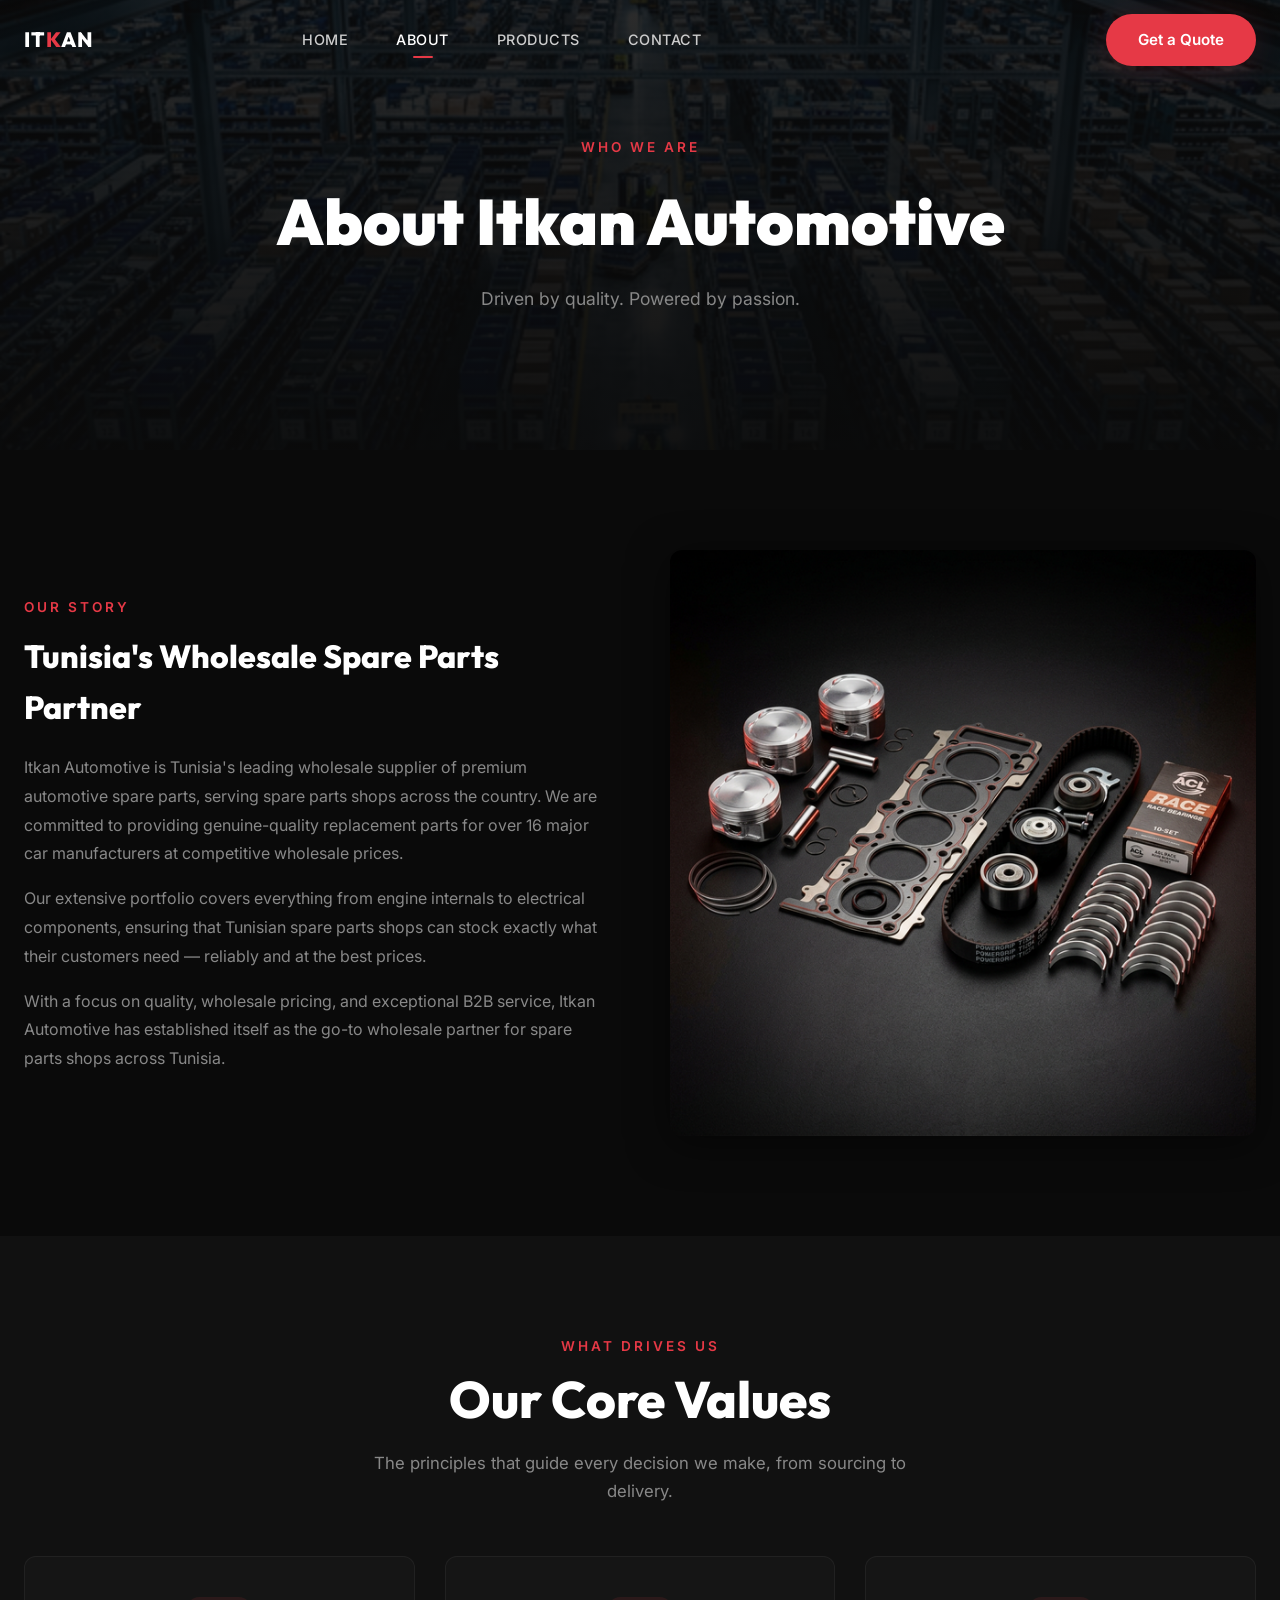
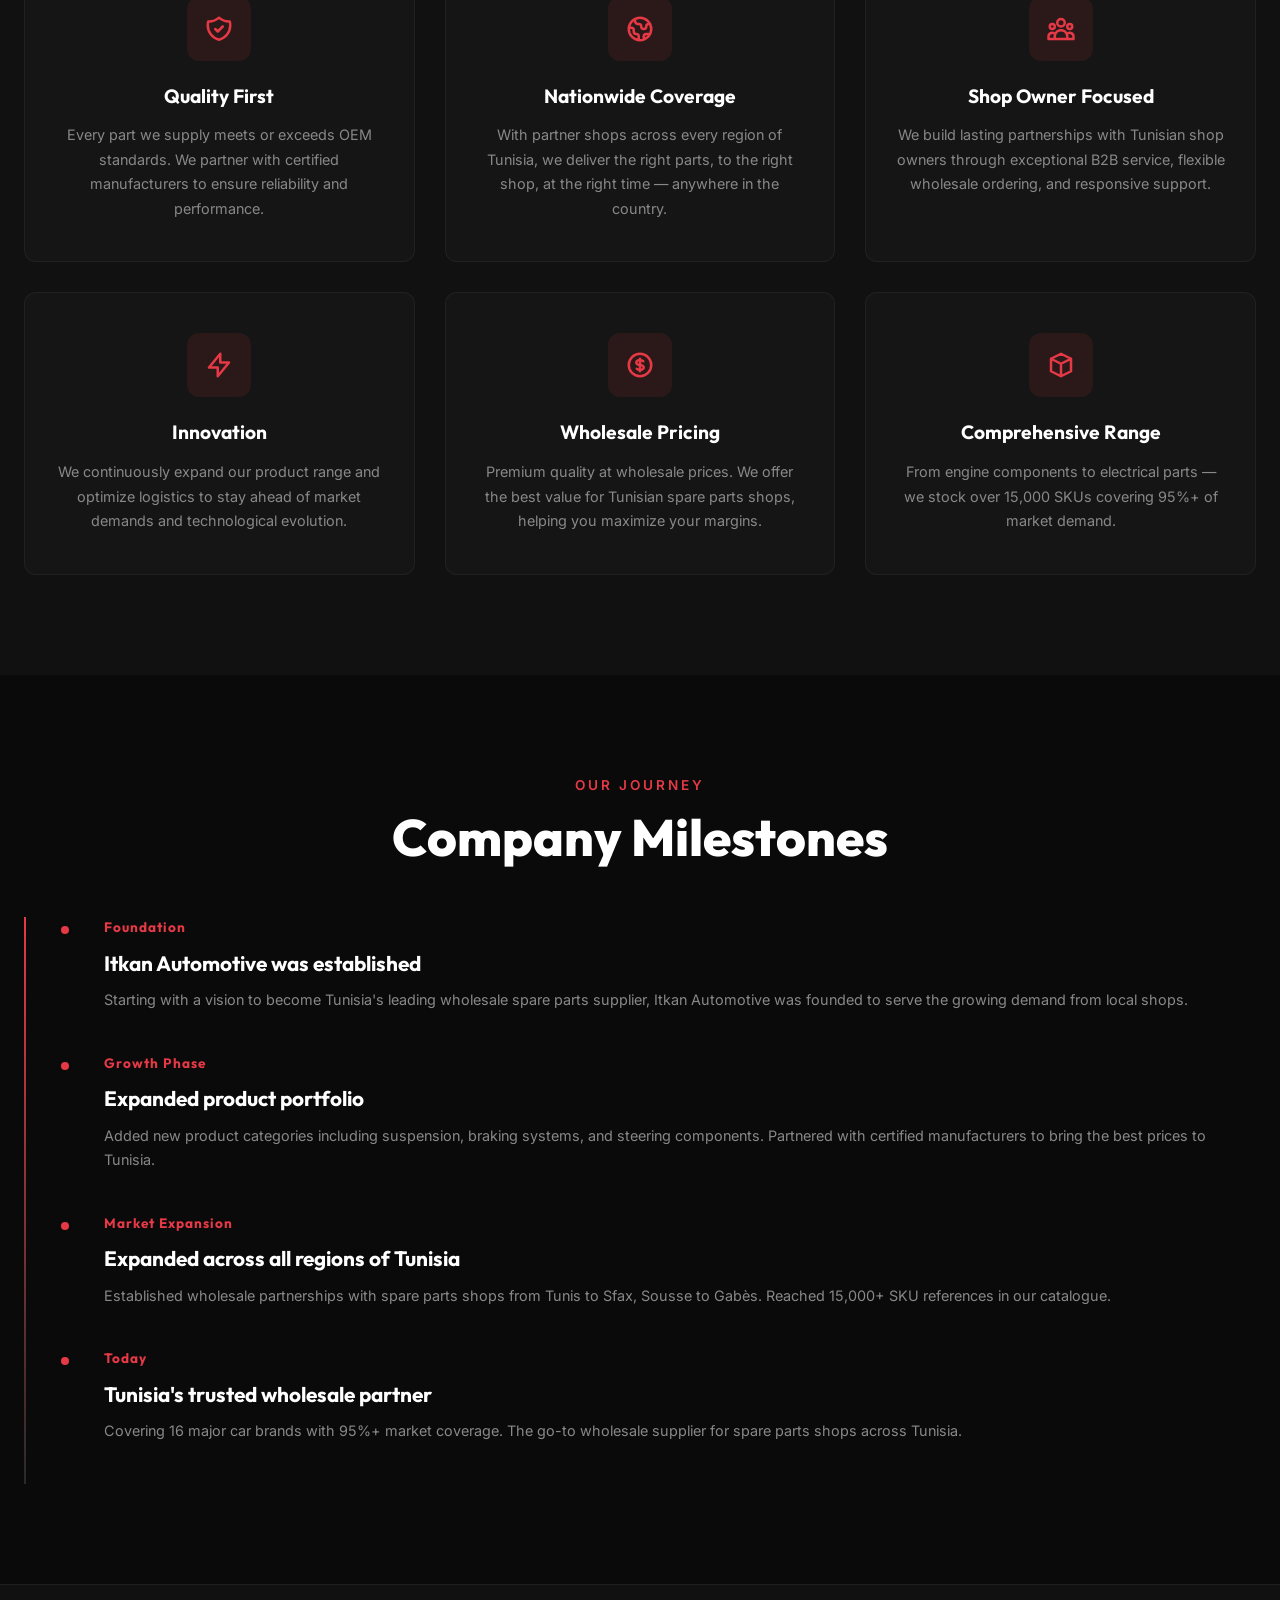
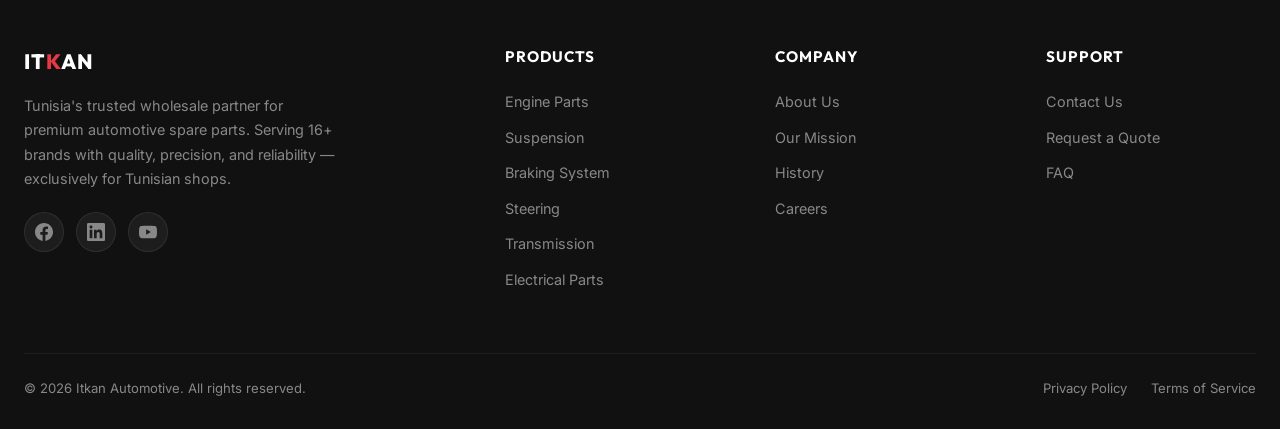
==== about.html @ dc1610ab "first commit" ====
<!DOCTYPE html>
<html lang="en">

<head>
    <meta charset="UTF-8">
    <meta name="viewport" content="width=device-width, initial-scale=1.0">
    <meta name="description"
        content="Learn about Itkan Automotive — Tunisia's leading wholesale automotive spare parts supplier for local spare parts shops.">
    <title>About — Itkan Automotive</title>
    <link rel="stylesheet" href="styles.css">
    <link rel="icon" type="image/png" href="assets/favicon.png">
</head>

<body>

    <!-- ========== NAVBAR ========== -->
    <nav class="navbar" id="navbar">
        <div class="nav-container">
            <a href="index.html" class="nav-logo">
                <span class="nav-logo-text">IT<span>K</span>AN</span>
            </a>
            <div class="nav-links" id="navLinks">
                <a href="index.html">Home</a>
                <a href="about.html" class="active">About</a>
                <a href="products.html">Products</a>
                <a href="contact.html">Contact</a>
            </div>
            <div id="google_translate_element"></div>
            <a href="contact.html" class="btn btn-primary nav-cta">Get a Quote</a>
            <button class="hamburger" id="hamburger" aria-label="Toggle menu">
                <span></span>
                <span></span>
                <span></span>
            </button>
        </div>
    </nav>

    <!-- ========== PAGE HERO ========== -->
    <section class="page-hero">
        <div class="page-hero-bg">
            <img src="assets/about-hero.png" alt="Itkan Automotive warehouse">
        </div>
        <div class="page-hero-content">
            <span class="section-label">Who We Are</span>
            <h1>About Itkan Automotive</h1>
            <p>Driven by quality. Powered by passion.</p>
        </div>
    </section>

    <!-- ========== ABOUT INTRO ========== -->
    <section class="about-intro section-padding">
        <div class="container">
            <div class="about-grid">
                <div class="about-text reveal">
                    <span class="section-label">Our Story</span>
                    <h2>Tunisia's Wholesale Spare Parts Partner</h2>
                    <p>Itkan Automotive is Tunisia's leading wholesale supplier of premium automotive spare parts,
                        serving spare parts shops across the country. We are committed to providing genuine-quality
                        replacement parts for over 16 major car manufacturers at competitive wholesale prices.</p>
                    <p>Our extensive portfolio covers everything from engine internals to electrical components,
                        ensuring that Tunisian spare parts shops can stock exactly what their customers need —
                        reliably and at the best prices.</p>
                    <p>With a focus on quality, wholesale pricing, and exceptional B2B service, Itkan Automotive
                        has established itself as the go-to wholesale partner for spare parts shops across Tunisia.</p>
                </div>
                <div class="about-image reveal reveal-delay-2">
                    <img src="assets/products/engine-parts.png" alt="Itkan Automotive products">
                </div>
            </div>
        </div>
    </section>

    <!-- ========== VALUES ========== -->
    <section class="values-section section-padding">
        <div class="container">
            <div class="text-center reveal">
                <span class="section-label">What Drives Us</span>
                <h2 class="section-title">Our Core Values</h2>
                <p class="section-subtitle">The principles that guide every decision we make, from sourcing to delivery.
                </p>
            </div>

            <div class="values-grid">
                <div class="value-card reveal reveal-delay-1">
                    <div class="value-icon">
                        <svg fill="none" stroke="currentColor" viewBox="0 0 24 24">
                            <path stroke-linecap="round" stroke-linejoin="round" stroke-width="2"
                                d="M9 12l2 2 4-4m5.618-4.016A11.955 11.955 0 0112 2.944a11.955 11.955 0 01-8.618 3.04A12.02 12.02 0 003 9c0 5.591 3.824 10.29 9 11.622 5.176-1.332 9-6.03 9-11.622 0-1.042-.133-2.052-.382-3.016z">
                            </path>
                        </svg>
                    </div>
                    <h3>Quality First</h3>
                    <p>Every part we supply meets or exceeds OEM standards. We partner with certified manufacturers to
                        ensure reliability and performance.</p>
                </div>

                <div class="value-card reveal reveal-delay-2">
                    <div class="value-icon">
                        <svg fill="none" stroke="currentColor" viewBox="0 0 24 24">
                            <path stroke-linecap="round" stroke-linejoin="round" stroke-width="2"
                                d="M3.055 11H5a2 2 0 012 2v1a2 2 0 002 2 2 2 0 012 2v2.945M8 3.935V5.5A2.5 2.5 0 0010.5 8h.5a2 2 0 012 2 2 2 0 104 0 2 2 0 012-2h1.064M15 20.488V18a2 2 0 012-2h3.064M21 12a9 9 0 11-18 0 9 9 0 0118 0z">
                            </path>
                        </svg>
                    </div>
                    <h3>Nationwide Coverage</h3>
                    <p>With partner shops across every region of Tunisia, we deliver the right parts, to the right
                        shop, at the right time — anywhere in the country.</p>
                </div>

                <div class="value-card reveal reveal-delay-3">
                    <div class="value-icon">
                        <svg fill="none" stroke="currentColor" viewBox="0 0 24 24">
                            <path stroke-linecap="round" stroke-linejoin="round" stroke-width="2"
                                d="M17 20h5v-2a3 3 0 00-5.356-1.857M17 20H7m10 0v-2c0-.656-.126-1.283-.356-1.857M7 20H2v-2a3 3 0 015.356-1.857M7 20v-2c0-.656.126-1.283.356-1.857m0 0a5.002 5.002 0 019.288 0M15 7a3 3 0 11-6 0 3 3 0 016 0zm6 3a2 2 0 11-4 0 2 2 0 014 0zM7 10a2 2 0 11-4 0 2 2 0 014 0z">
                            </path>
                        </svg>
                    </div>
                    <h3>Shop Owner Focused</h3>
                    <p>We build lasting partnerships with Tunisian shop owners through exceptional B2B service,
                        flexible wholesale ordering, and responsive support.</p>
                </div>

                <div class="value-card reveal reveal-delay-4">
                    <div class="value-icon">
                        <svg fill="none" stroke="currentColor" viewBox="0 0 24 24">
                            <path stroke-linecap="round" stroke-linejoin="round" stroke-width="2"
                                d="M13 10V3L4 14h7v7l9-11h-7z"></path>
                        </svg>
                    </div>
                    <h3>Innovation</h3>
                    <p>We continuously expand our product range and optimize logistics to stay ahead of market demands
                        and technological evolution.</p>
                </div>

                <div class="value-card reveal reveal-delay-5">
                    <div class="value-icon">
                        <svg fill="none" stroke="currentColor" viewBox="0 0 24 24">
                            <path stroke-linecap="round" stroke-linejoin="round" stroke-width="2"
                                d="M12 8c-1.657 0-3 .895-3 2s1.343 2 3 2 3 .895 3 2-1.343 2-3 2m0-8c1.11 0 2.08.402 2.599 1M12 8V7m0 1v8m0 0v1m0-1c-1.11 0-2.08-.402-2.599-1M21 12a9 9 0 11-18 0 9 9 0 0118 0z">
                            </path>
                        </svg>
                    </div>
                    <h3>Wholesale Pricing</h3>
                    <p>Premium quality at wholesale prices. We offer the best value for Tunisian spare parts shops,
                        helping you maximize your margins.</p>
                </div>

                <div class="value-card reveal reveal-delay-6">
                    <div class="value-icon">
                        <svg fill="none" stroke="currentColor" viewBox="0 0 24 24">
                            <path stroke-linecap="round" stroke-linejoin="round" stroke-width="2"
                                d="M20 7l-8-4-8 4m16 0l-8 4m8-4v10l-8 4m0-10L4 7m8 4v10M4 7v10l8 4"></path>
                        </svg>
                    </div>
                    <h3>Comprehensive Range</h3>
                    <p>From engine components to electrical parts — we stock over 15,000 SKUs covering 95%+ of market
                        demand.</p>
                </div>
            </div>
        </div>
    </section>

    <!-- ========== TIMELINE ========== -->
    <section class="timeline-section section-padding">
        <div class="container">
            <div class="text-center reveal">
                <span class="section-label">Our Journey</span>
                <h2 class="section-title">Company Milestones</h2>
            </div>

            <div class="timeline">
                <div class="timeline-item reveal">
                    <div class="timeline-year">Foundation</div>
                    <h3 class="timeline-title">Itkan Automotive was established</h3>
                    <p class="timeline-desc">Starting with a vision to become Tunisia's leading wholesale spare
                        parts supplier, Itkan Automotive was founded to serve the growing demand from local shops.</p>
                </div>

                <div class="timeline-item reveal">
                    <div class="timeline-year">Growth Phase</div>
                    <h3 class="timeline-title">Expanded product portfolio</h3>
                    <p class="timeline-desc">Added new product categories including suspension, braking systems, and
                        steering components. Partnered with certified manufacturers to bring the best prices to Tunisia.
                    </p>
                </div>

                <div class="timeline-item reveal">
                    <div class="timeline-year">Market Expansion</div>
                    <h3 class="timeline-title">Expanded across all regions of Tunisia</h3>
                    <p class="timeline-desc">Established wholesale partnerships with spare parts shops from Tunis to
                        Sfax, Sousse to Gabès. Reached 15,000+ SKU references in our catalogue.</p>
                </div>

                <div class="timeline-item reveal">
                    <div class="timeline-year">Today</div>
                    <h3 class="timeline-title">Tunisia's trusted wholesale partner</h3>
                    <p class="timeline-desc">Covering 16 major car brands with 95%+ market coverage. The go-to
                        wholesale supplier for spare parts shops across Tunisia.</p>
                </div>
            </div>
        </div>
    </section>

    <!-- ========== FOOTER ========== -->
    <footer class="footer" id="footer">
        <div class="container">
            <div class="footer-grid">
                <div class="footer-brand">
                    <a href="index.html" class="nav-logo">
                        <span class="nav-logo-text">IT<span>K</span>AN</span>
                    </a>
                    <p>Tunisia's trusted wholesale partner for premium automotive spare parts. Serving 16+ brands
                        with quality, precision, and reliability — exclusively for Tunisian shops.</p>
                    <div class="footer-socials">
                        <a href="#" aria-label="Facebook"><svg fill="currentColor" viewBox="0 0 24 24">
                                <path
                                    d="M24 12.073c0-6.627-5.373-12-12-12s-12 5.373-12 12c0 5.99 4.388 10.954 10.125 11.854v-8.385H7.078v-3.47h3.047V9.43c0-3.007 1.792-4.669 4.533-4.669 1.312 0 2.686.235 2.686.235v2.953H15.83c-1.491 0-1.956.925-1.956 1.874v2.25h3.328l-.532 3.47h-2.796v8.385C19.612 23.027 24 18.062 24 12.073z" />
                            </svg></a>
                        <a href="#" aria-label="LinkedIn"><svg fill="currentColor" viewBox="0 0 24 24">
                                <path
                                    d="M20.447 20.452h-3.554v-5.569c0-1.328-.027-3.037-1.852-3.037-1.853 0-2.136 1.445-2.136 2.939v5.667H9.351V9h3.414v1.561h.046c.477-.9 1.637-1.85 3.37-1.85 3.601 0 4.267 2.37 4.267 5.455v6.286zM5.337 7.433c-1.144 0-2.063-.926-2.063-2.065 0-1.138.92-2.063 2.063-2.063 1.14 0 2.064.925 2.064 2.063 0 1.139-.925 2.065-2.064 2.065zm1.782 13.019H3.555V9h3.564v11.452zM22.225 0H1.771C.792 0 0 .774 0 1.729v20.542C0 23.227.792 24 1.771 24h20.451C23.2 24 24 23.227 24 22.271V1.729C24 .774 23.2 0 22.222 0h.003z" />
                            </svg></a>
                        <a href="#" aria-label="YouTube"><svg fill="currentColor" viewBox="0 0 24 24">
                                <path
                                    d="M23.498 6.186a3.016 3.016 0 0 0-2.122-2.136C19.505 3.545 12 3.545 12 3.545s-7.505 0-9.377.505A3.017 3.017 0 0 0 .502 6.186C0 8.07 0 12 0 12s0 3.93.502 5.814a3.016 3.016 0 0 0 2.122 2.136c1.871.505 9.376.505 9.376.505s7.505 0 9.377-.505a3.015 3.015 0 0 0 2.122-2.136C24 15.93 24 12 24 12s0-3.93-.502-5.814zM9.545 15.568V8.432L15.818 12l-6.273 3.568z" />
                            </svg></a>
                    </div>
                </div>
                <div>
                    <h4 class="footer-col-title">Products</h4>
                    <ul class="footer-links">
                        <li><a href="products.html">Engine Parts</a></li>
                        <li><a href="products.html">Suspension</a></li>
                        <li><a href="products.html">Braking System</a></li>
                        <li><a href="products.html">Steering</a></li>
                        <li><a href="products.html">Transmission</a></li>
                        <li><a href="products.html">Electrical Parts</a></li>
                    </ul>
                </div>
                <div>
                    <h4 class="footer-col-title">Company</h4>
                    <ul class="footer-links">
                        <li><a href="about.html">About Us</a></li>
                        <li><a href="about.html">Our Mission</a></li>
                        <li><a href="about.html">History</a></li>
                        <li><a href="contact.html">Careers</a></li>
                    </ul>
                </div>
                <div>
                    <h4 class="footer-col-title">Support</h4>
                    <ul class="footer-links">
                        <li><a href="contact.html">Contact Us</a></li>
                        <li><a href="contact.html">Request a Quote</a></li>
                        <li><a href="#">FAQ</a></li>
                    </ul>
                </div>
            </div>
            <div class="footer-bottom">
                <p>&copy; 2026 Itkan Automotive. All rights reserved.</p>
                <div class="footer-bottom-links">
                    <a href="#">Privacy Policy</a>
                    <a href="#">Terms of Service</a>
                </div>
            </div>
        </div>
    </footer>

    <script src="script.js"></script>
    <script>
        function googleTranslateElementInit() {
            new google.translate.TranslateElement({
                pageLanguage: 'en',
                includedLanguages: 'en,fr,ar,zh-CN,tr',
                layout: google.translate.TranslateElement.InlineLayout.HORIZONTAL,
                autoDisplay: false
            }, 'google_translate_element');
        }
    </script>
    <script src="//translate.google.com/translate_a/element.js?cb=googleTranslateElementInit"></script>
</body>

</html>
---- styles.css ----
/* ============================================
   ITKAN AUTOMOTIVE — Design System
   ============================================ */

/* ---------- Google Fonts ---------- */
@import url('https://fonts.googleapis.com/css2?family=Inter:wght@300;400;500;600;700;800;900&family=Outfit:wght@400;500;600;700;800;900&display=swap');

/* ---------- CSS Custom Properties ---------- */
:root {
  /* Colors */
  --clr-black: #0a0a0a;
  --clr-dark: #111111;
  --clr-dark-2: #1a1a1a;
  --clr-dark-3: #222222;
  --clr-gray: #2a2a2a;
  --clr-gray-2: #444444;
  --clr-gray-3: #888888;
  --clr-light: #cccccc;
  --clr-white: #f5f5f5;
  --clr-pure-white: #ffffff;
  --clr-red: #e63946;
  --clr-red-dark: #c1121f;
  --clr-red-light: #ff6b6b;

  /* Typography */
  --ff-heading: 'Outfit', sans-serif;
  --ff-body: 'Inter', sans-serif;

  /* Sizing */
  --max-width: 1280px;
  --nav-height: 80px;

  /* Transitions */
  --transition-fast: 0.2s ease;
  --transition-base: 0.35s ease;
  --transition-slow: 0.6s ease;
  --transition-spring: 0.5s cubic-bezier(0.25, 0.46, 0.45, 0.94);

  /* Shadows */
  --shadow-sm: 0 2px 8px rgba(0, 0, 0, 0.3);
  --shadow-md: 0 4px 20px rgba(0, 0, 0, 0.4);
  --shadow-lg: 0 8px 40px rgba(0, 0, 0, 0.5);
  --shadow-red: 0 4px 30px rgba(230, 57, 70, 0.15);

  /* Border Radius */
  --radius-sm: 6px;
  --radius-md: 12px;
  --radius-lg: 20px;
  --radius-xl: 30px;
}

/* ---------- Reset ---------- */
*,
*::before,
*::after {
  margin: 0;
  padding: 0;
  box-sizing: border-box;
}

html {
  scroll-behavior: smooth;
  font-size: 16px;
}

body {
  font-family: var(--ff-body);
  background-color: var(--clr-black);
  color: var(--clr-white);
  line-height: 1.6;
  overflow-x: hidden;
  -webkit-font-smoothing: antialiased;
  -moz-osx-font-smoothing: grayscale;
}

a {
  text-decoration: none;
  color: inherit;
  transition: color var(--transition-fast);
}

img {
  max-width: 100%;
  display: block;
}

ul,
ol {
  list-style: none;
}

button {
  font-family: var(--ff-body);
  cursor: pointer;
  border: none;
  outline: none;
}

/* ---------- Utility Classes ---------- */
.container {
  max-width: var(--max-width);
  margin: 0 auto;
  padding: 0 24px;
}

.section-padding {
  padding: 100px 0;
}

.section-label {
  font-family: var(--ff-body);
  font-size: 0.85rem;
  font-weight: 600;
  text-transform: uppercase;
  letter-spacing: 3px;
  color: var(--clr-red);
  margin-bottom: 12px;
  display: block;
}

.section-title {
  font-family: var(--ff-heading);
  font-size: clamp(2rem, 4vw, 3.2rem);
  font-weight: 800;
  line-height: 1.15;
  margin-bottom: 20px;
  color: var(--clr-pure-white);
}

.section-subtitle {
  font-size: 1.05rem;
  color: var(--clr-gray-3);
  max-width: 600px;
  line-height: 1.7;
}

.text-center {
  text-align: center;
}

.text-center .section-subtitle {
  margin-left: auto;
  margin-right: auto;
}

/* ---------- Buttons ---------- */
.btn {
  display: inline-flex;
  align-items: center;
  gap: 8px;
  padding: 14px 32px;
  font-size: 0.95rem;
  font-weight: 600;
  border-radius: var(--radius-xl);
  transition: all var(--transition-base);
  position: relative;
  overflow: hidden;
}

.btn-primary {
  background: var(--clr-red);
  color: var(--clr-pure-white);
  box-shadow: var(--shadow-red);
}

.btn-primary:hover {
  background: var(--clr-red-dark);
  transform: translateY(-2px);
  box-shadow: 0 6px 35px rgba(230, 57, 70, 0.3);
}

.btn-outline {
  background: transparent;
  color: var(--clr-pure-white);
  border: 2px solid var(--clr-gray-2);
}

.btn-outline:hover {
  border-color: var(--clr-red);
  color: var(--clr-red);
  transform: translateY(-2px);
}

.btn-icon {
  width: 20px;
  height: 20px;
}

/* ============================================
   NAVIGATION
   ============================================ */
.navbar {
  position: fixed;
  top: 0;
  left: 0;
  width: 100%;
  z-index: 1000;
  height: var(--nav-height);
  display: flex;
  align-items: center;
  transition: all var(--transition-base);
  background: transparent;
}

.navbar.scrolled {
  background: rgba(10, 10, 10, 0.95);
  backdrop-filter: blur(20px);
  -webkit-backdrop-filter: blur(20px);
  box-shadow: 0 2px 30px rgba(0, 0, 0, 0.5);
}

.nav-container {
  max-width: var(--max-width);
  margin: 0 auto;
  padding: 0 24px;
  width: 100%;
  display: flex;
  align-items: center;
  justify-content: space-between;
}

.nav-logo img {
  height: 45px;
  width: auto;
}

.nav-logo {
  display: flex;
  align-items: center;
  gap: 10px;
}

.nav-logo-text {
  font-family: var(--ff-heading);
  font-weight: 800;
  font-size: 1.3rem;
  color: var(--clr-pure-white);
  letter-spacing: 1px;
}

.nav-logo-text span {
  color: var(--clr-red);
}

.nav-links {
  display: flex;
  align-items: center;
  gap: 8px;
}

.nav-links a {
  padding: 10px 20px;
  font-size: 0.9rem;
  font-weight: 500;
  letter-spacing: 0.5px;
  text-transform: uppercase;
  color: var(--clr-light);
  border-radius: var(--radius-sm);
  transition: all var(--transition-fast);
  position: relative;
}

.nav-links a::after {
  content: '';
  position: absolute;
  bottom: 4px;
  left: 50%;
  transform: translateX(-50%);
  width: 0;
  height: 2px;
  background: var(--clr-red);
  transition: width var(--transition-base);
  border-radius: 2px;
}

.nav-links a:hover,
.nav-links a.active {
  color: var(--clr-pure-white);
}

.nav-links a:hover::after,
.nav-links a.active::after {
  width: 20px;
}

.nav-cta {
  margin-left: 8px;
}

/* Hamburger */
.hamburger {
  display: none;
  flex-direction: column;
  gap: 5px;
  cursor: pointer;
  padding: 8px;
  background: none;
}

.hamburger span {
  display: block;
  width: 24px;
  height: 2px;
  background: var(--clr-pure-white);
  border-radius: 2px;
  transition: all var(--transition-base);
}

.hamburger.active span:nth-child(1) {
  transform: rotate(45deg) translate(5px, 5px);
}

.hamburger.active span:nth-child(2) {
  opacity: 0;
}

.hamburger.active span:nth-child(3) {
  transform: rotate(-45deg) translate(5px, -5px);
}

/* ============================================
   HERO SECTION
   ============================================ */
.hero {
  position: relative;
  min-height: 100vh;
  display: flex;
  align-items: center;
  justify-content: center;
  overflow: hidden;
}

.hero-bg {
  position: absolute;
  inset: 0;
  z-index: 0;
}

.hero-bg img {
  width: 100%;
  height: 100%;
  object-fit: cover;
  opacity: 0.5;
}

.hero-bg::after {
  content: '';
  position: absolute;
  inset: 0;
  background: linear-gradient(180deg,
      rgba(10, 10, 10, 0.5) 0%,
      rgba(10, 10, 10, 0.3) 40%,
      rgba(10, 10, 10, 0.7) 80%,
      rgba(10, 10, 10, 1) 100%);
}

.hero-content {
  position: relative;
  z-index: 1;
  text-align: center;
  max-width: 800px;
  padding: 0 24px;
}

.hero-logo {
  width: 380px;
  max-width: 80vw;
  margin: 0 auto 30px;
  animation: fadeInUp 1s ease forwards;
  filter: drop-shadow(0 0 40px rgba(230, 57, 70, 0.15));
}

.hero-tagline {
  font-family: var(--ff-heading);
  font-size: clamp(1.2rem, 3vw, 1.8rem);
  font-weight: 300;
  color: var(--clr-light);
  margin-bottom: 16px;
  letter-spacing: 2px;
  text-transform: uppercase;
  animation: fadeInUp 1s ease 0.2s both;
}

.hero-description {
  font-size: 1.1rem;
  color: var(--clr-gray-3);
  margin-bottom: 40px;
  line-height: 1.7;
  animation: fadeInUp 1s ease 0.4s both;
}

.hero-buttons {
  display: flex;
  gap: 16px;
  justify-content: center;
  flex-wrap: wrap;
  animation: fadeInUp 1s ease 0.6s both;
}

.hero-scroll-indicator {
  position: absolute;
  bottom: 40px;
  left: 50%;
  transform: translateX(-50%);
  z-index: 1;
  animation: bounce 2s infinite;
}

.hero-scroll-indicator svg {
  width: 28px;
  height: 28px;
  color: var(--clr-gray-3);
}

/* Red lines decoration - inspired by the Itkan triple-stripe logo mark */
.hero-stripes {
  position: absolute;
  right: 5%;
  top: 50%;
  transform: translateY(-50%);
  z-index: 1;
  opacity: 0.12;
  display: flex;
  gap: 14px;
}

.hero-stripes .stripe {
  width: 12px;
  height: 200px;
  background: var(--clr-red);
  border-radius: 4px;
  transform: skewY(-12deg);
}

/* ============================================
   PRODUCTS SECTION
   ============================================ */
.products-section {
  background: var(--clr-black);
  position: relative;
}

.products-grid {
  display: grid;
  grid-template-columns: repeat(3, 1fr);
  gap: 24px;
  margin-top: 50px;
}

.product-card {
  position: relative;
  border-radius: var(--radius-md);
  overflow: hidden;
  aspect-ratio: 4 / 3;
  cursor: pointer;
}

.product-card-img {
  width: 100%;
  height: 100%;
  object-fit: cover;
  transition: transform var(--transition-slow);
}

.product-card:hover .product-card-img {
  transform: scale(1.08);
}

.product-card-overlay {
  position: absolute;
  inset: 0;
  background: linear-gradient(180deg,
      transparent 40%,
      rgba(10, 10, 10, 0.85) 100%);
  display: flex;
  flex-direction: column;
  justify-content: flex-end;
  padding: 28px;
  transition: background var(--transition-base);
}

.product-card:hover .product-card-overlay {
  background: linear-gradient(180deg,
      rgba(230, 57, 70, 0.05) 0%,
      rgba(10, 10, 10, 0.9) 100%);
}

.product-card-title {
  font-family: var(--ff-heading);
  font-size: 1.3rem;
  font-weight: 700;
  color: var(--clr-pure-white);
  margin-bottom: 6px;
  transition: transform var(--transition-base);
}

.product-card:hover .product-card-title {
  transform: translateY(-4px);
}

.product-card-desc {
  font-size: 0.85rem;
  color: var(--clr-gray-3);
  opacity: 0;
  transform: translateY(10px);
  transition: all var(--transition-base);
}

.product-card:hover .product-card-desc {
  opacity: 1;
  transform: translateY(0);
}

.product-card-arrow {
  position: absolute;
  top: 20px;
  right: 20px;
  width: 40px;
  height: 40px;
  border-radius: 50%;
  background: rgba(255, 255, 255, 0.1);
  backdrop-filter: blur(10px);
  display: flex;
  align-items: center;
  justify-content: center;
  opacity: 0;
  transform: translateY(10px);
  transition: all var(--transition-base);
}

.product-card:hover .product-card-arrow {
  opacity: 1;
  transform: translateY(0);
}

.product-card-arrow svg {
  width: 18px;
  height: 18px;
  color: var(--clr-pure-white);
}

/* ============================================
   KEY FIGURES SECTION
   ============================================ */
.stats-section {
  position: relative;
  background: var(--clr-dark);
  overflow: hidden;
}

.stats-section::before {
  content: '';
  position: absolute;
  top: 0;
  left: 0;
  right: 0;
  height: 1px;
  background: linear-gradient(90deg, transparent, var(--clr-gray), transparent);
}

.stats-bg-text {
  position: absolute;
  top: 50%;
  left: 50%;
  transform: translate(-50%, -50%);
  font-family: var(--ff-heading);
  font-size: clamp(6rem, 15vw, 14rem);
  font-weight: 900;
  color: rgba(255, 255, 255, 0.02);
  white-space: nowrap;
  pointer-events: none;
  user-select: none;
}

.stats-grid {
  display: grid;
  grid-template-columns: repeat(4, 1fr);
  gap: 40px;
  margin-top: 60px;
  position: relative;
  z-index: 1;
}

.stat-item {
  text-align: center;
  padding: 40px 20px;
  border-radius: var(--radius-md);
  background: rgba(255, 255, 255, 0.02);
  border: 1px solid rgba(255, 255, 255, 0.05);
  transition: all var(--transition-base);
}

.stat-item:hover {
  background: rgba(255, 255, 255, 0.04);
  border-color: var(--clr-red);
  transform: translateY(-4px);
  box-shadow: var(--shadow-red);
}

.stat-icon {
  width: 56px;
  height: 56px;
  margin: 0 auto 20px;
  border-radius: 50%;
  background: rgba(230, 57, 70, 0.1);
  display: flex;
  align-items: center;
  justify-content: center;
}

.stat-icon svg {
  width: 26px;
  height: 26px;
  color: var(--clr-red);
}

.stat-number {
  font-family: var(--ff-heading);
  font-size: clamp(2.2rem, 4vw, 3rem);
  font-weight: 800;
  color: var(--clr-pure-white);
  line-height: 1;
  margin-bottom: 8px;
}

.stat-number .suffix {
  color: var(--clr-red);
}

.stat-label {
  font-size: 0.95rem;
  font-weight: 600;
  color: var(--clr-light);
  margin-bottom: 4px;
}

.stat-desc {
  font-size: 0.8rem;
  color: var(--clr-gray-3);
}

/* ============================================
   BRANDS SECTION
   ============================================ */
.brands-section {
  background: var(--clr-black);
  position: relative;
  overflow: hidden;
}

.brands-section::before {
  content: '';
  position: absolute;
  bottom: 0;
  left: 0;
  right: 0;
  height: 1px;
  background: linear-gradient(90deg, transparent, var(--clr-gray), transparent);
}

.brands-marquee {
  display: flex;
  gap: 40px;
  animation: marquee 35s linear infinite;
  width: max-content;
  margin-top: 50px;
  align-items: center;
}

.brands-marquee:hover {
  animation-play-state: paused;
}

.brand-item {
  flex: 0 0 150px;
  display: flex;
  align-items: center;
  justify-content: center;
  height: 80px;
  padding: 16px 24px;
  border-radius: var(--radius-md);
  background: rgba(255, 255, 255, 0.03);
  border: 1px solid rgba(255, 255, 255, 0.06);
  transition: all var(--transition-base);
  overflow: hidden;
  box-sizing: border-box;
}

.brand-item:hover {
  background: rgba(255, 255, 255, 0.06);
  border-color: rgba(230, 57, 70, 0.3);
  transform: translateY(-3px);
  box-shadow: 0 4px 20px rgba(230, 57, 70, 0.1);
}

.brand-logo {
  display: block;
  max-width: 100px;
  max-height: 48px;
  width: auto;
  height: auto;
  object-fit: contain;
  filter: grayscale(1) brightness(1.5);
  opacity: 0.7;
  transition: all var(--transition-base);
}

.brand-item:hover .brand-logo {
  opacity: 1;
  filter: grayscale(0) brightness(1);
}

/* ============================================
   CTA / CONTACT SECTION
   ============================================ */
.cta-section {
  position: relative;
  background: var(--clr-dark);
  overflow: hidden;
}

.cta-card {
  background: linear-gradient(135deg, var(--clr-dark-2) 0%, var(--clr-dark-3) 100%);
  border: 1px solid rgba(255, 255, 255, 0.06);
  border-radius: var(--radius-lg);
  padding: 60px;
  text-align: center;
  position: relative;
  overflow: hidden;
}

.cta-card::before {
  content: '';
  position: absolute;
  top: -50%;
  left: -50%;
  width: 200%;
  height: 200%;
  background: radial-gradient(circle, rgba(230, 57, 70, 0.06) 0%, transparent 70%);
  pointer-events: none;
}

.cta-contact-info {
  display: flex;
  justify-content: center;
  gap: 60px;
  margin: 30px 0 40px;
  flex-wrap: wrap;
}

.cta-contact-item {
  display: flex;
  align-items: center;
  gap: 12px;
}

.cta-contact-item svg {
  width: 24px;
  height: 24px;
  color: var(--clr-red);
}

.cta-contact-item span {
  font-size: 1.1rem;
  font-weight: 500;
  color: var(--clr-light);
}

/* ============================================
   FOOTER
   ============================================ */
.footer {
  background: var(--clr-dark);
  border-top: 1px solid rgba(255, 255, 255, 0.06);
  padding: 60px 0 30px;
}

.footer-grid {
  display: grid;
  grid-template-columns: 2fr repeat(3, 1fr);
  gap: 60px;
  margin-bottom: 50px;
}

.footer-brand p {
  color: var(--clr-gray-3);
  font-size: 0.9rem;
  line-height: 1.7;
  margin-top: 16px;
  max-width: 320px;
}

.footer-brand .nav-logo {
  margin-bottom: 4px;
}

.footer-col-title {
  font-family: var(--ff-heading);
  font-size: 0.95rem;
  font-weight: 700;
  text-transform: uppercase;
  letter-spacing: 1px;
  color: var(--clr-pure-white);
  margin-bottom: 20px;
}

.footer-links li {
  margin-bottom: 10px;
}

.footer-links a {
  font-size: 0.9rem;
  color: var(--clr-gray-3);
  transition: all var(--transition-fast);
}

.footer-links a:hover {
  color: var(--clr-red);
  padding-left: 6px;
}

.footer-socials {
  display: flex;
  gap: 12px;
  margin-top: 20px;
}

.footer-socials a {
  width: 40px;
  height: 40px;
  border-radius: 50%;
  background: rgba(255, 255, 255, 0.05);
  border: 1px solid rgba(255, 255, 255, 0.08);
  display: flex;
  align-items: center;
  justify-content: center;
  transition: all var(--transition-fast);
}

.footer-socials a:hover {
  background: var(--clr-red);
  border-color: var(--clr-red);
  transform: translateY(-3px);
}

.footer-socials svg {
  width: 18px;
  height: 18px;
  color: var(--clr-gray-3);
}

.footer-socials a:hover svg {
  color: var(--clr-pure-white);
}

.footer-bottom {
  border-top: 1px solid rgba(255, 255, 255, 0.06);
  padding-top: 24px;
  display: flex;
  align-items: center;
  justify-content: space-between;
}

.footer-bottom p {
  font-size: 0.82rem;
  color: var(--clr-gray-3);
}

.footer-bottom-links {
  display: flex;
  gap: 24px;
}

.footer-bottom-links a {
  font-size: 0.82rem;
  color: var(--clr-gray-3);
}

.footer-bottom-links a:hover {
  color: var(--clr-red);
}

/* ============================================
   ABOUT PAGE
   ============================================ */
.page-hero {
  position: relative;
  height: 50vh;
  min-height: 360px;
  display: flex;
  align-items: center;
  justify-content: center;
  overflow: hidden;
}

.page-hero-bg {
  position: absolute;
  inset: 0;
}

.page-hero-bg img {
  width: 100%;
  height: 100%;
  object-fit: cover;
  opacity: 0.35;
}

.page-hero-bg::after {
  content: '';
  position: absolute;
  inset: 0;
  background: linear-gradient(180deg,
      rgba(10, 10, 10, 0.6) 0%,
      rgba(10, 10, 10, 0.9) 100%);
}

.page-hero-content {
  position: relative;
  z-index: 1;
  text-align: center;
}

.page-hero-content h1 {
  font-family: var(--ff-heading);
  font-size: clamp(2.5rem, 5vw, 4rem);
  font-weight: 900;
  color: var(--clr-pure-white);
  margin-bottom: 12px;
}

.page-hero-content p {
  font-size: 1.1rem;
  color: var(--clr-gray-3);
}

/* About Sections */
.about-intro {
  background: var(--clr-black);
}

.about-grid {
  display: grid;
  grid-template-columns: 1fr 1fr;
  gap: 60px;
  align-items: center;
}

.about-text h2 {
  font-family: var(--ff-heading);
  font-size: 2rem;
  font-weight: 800;
  color: var(--clr-pure-white);
  margin-bottom: 20px;
}

.about-text p {
  color: var(--clr-gray-3);
  font-size: 1rem;
  line-height: 1.8;
  margin-bottom: 16px;
}

.about-image {
  border-radius: var(--radius-md);
  overflow: hidden;
  box-shadow: var(--shadow-lg);
}

.about-image img {
  width: 100%;
  height: 100%;
  object-fit: cover;
}

/* Values */
.values-section {
  background: var(--clr-dark);
}

.values-grid {
  display: grid;
  grid-template-columns: repeat(3, 1fr);
  gap: 30px;
  margin-top: 50px;
}

.value-card {
  padding: 40px 30px;
  border-radius: var(--radius-md);
  background: rgba(255, 255, 255, 0.02);
  border: 1px solid rgba(255, 255, 255, 0.05);
  transition: all var(--transition-base);
  text-align: center;
}

.value-card:hover {
  background: rgba(255, 255, 255, 0.04);
  border-color: rgba(230, 57, 70, 0.2);
  transform: translateY(-4px);
}

.value-icon {
  width: 64px;
  height: 64px;
  margin: 0 auto 20px;
  border-radius: var(--radius-md);
  background: rgba(230, 57, 70, 0.1);
  display: flex;
  align-items: center;
  justify-content: center;
}

.value-icon svg {
  width: 30px;
  height: 30px;
  color: var(--clr-red);
}

.value-card h3 {
  font-family: var(--ff-heading);
  font-size: 1.2rem;
  font-weight: 700;
  color: var(--clr-pure-white);
  margin-bottom: 12px;
}

.value-card p {
  font-size: 0.9rem;
  color: var(--clr-gray-3);
  line-height: 1.7;
}

/* Timeline */
.timeline-section {
  background: var(--clr-black);
}

.timeline {
  position: relative;
  margin-top: 50px;
  padding-left: 40px;
}

.timeline::before {
  content: '';
  position: absolute;
  left: 0;
  top: 0;
  bottom: 0;
  width: 2px;
  background: linear-gradient(180deg, var(--clr-red), var(--clr-gray));
}

.timeline-item {
  position: relative;
  padding: 0 0 40px 40px;
}

.timeline-item::before {
  content: '';
  position: absolute;
  left: -6px;
  top: 6px;
  width: 14px;
  height: 14px;
  border-radius: 50%;
  background: var(--clr-red);
  border: 3px solid var(--clr-black);
}

.timeline-year {
  font-family: var(--ff-heading);
  font-size: 0.85rem;
  font-weight: 700;
  color: var(--clr-red);
  letter-spacing: 1px;
  margin-bottom: 8px;
}

.timeline-title {
  font-family: var(--ff-heading);
  font-size: 1.3rem;
  font-weight: 700;
  color: var(--clr-pure-white);
  margin-bottom: 8px;
}

.timeline-desc {
  font-size: 0.9rem;
  color: var(--clr-gray-3);
  line-height: 1.7;
}

/* ============================================
   PRODUCTS PAGE
   ============================================ */
.products-page-section {
  background: var(--clr-black);
}

.products-page-grid {
  display: grid;
  grid-template-columns: repeat(2, 1fr);
  gap: 30px;
  margin-top: 50px;
}

.product-detail-card {
  display: grid;
  grid-template-columns: 1fr 1fr;
  gap: 0;
  border-radius: var(--radius-md);
  overflow: hidden;
  background: var(--clr-dark-2);
  border: 1px solid rgba(255, 255, 255, 0.05);
  transition: all var(--transition-base);
}

.product-detail-card:hover {
  border-color: rgba(230, 57, 70, 0.2);
  transform: translateY(-4px);
  box-shadow: var(--shadow-lg);
}

.product-detail-img {
  aspect-ratio: 1;
  overflow: hidden;
}

.product-detail-img img {
  width: 100%;
  height: 100%;
  object-fit: cover;
  transition: transform var(--transition-slow);
}

.product-detail-card:hover .product-detail-img img {
  transform: scale(1.05);
}

.product-detail-info {
  padding: 30px;
  display: flex;
  flex-direction: column;
  justify-content: center;
}

.product-detail-info h3 {
  font-family: var(--ff-heading);
  font-size: 1.3rem;
  font-weight: 700;
  color: var(--clr-pure-white);
  margin-bottom: 12px;
}

.product-detail-info p {
  font-size: 0.9rem;
  color: var(--clr-gray-3);
  line-height: 1.7;
  margin-bottom: 16px;
}

.product-detail-info ul {
  padding-left: 0;
}

.product-detail-info ul li {
  font-size: 0.85rem;
  color: var(--clr-gray-3);
  padding: 4px 0;
  position: relative;
  padding-left: 18px;
}

.product-detail-info ul li::before {
  content: '';
  position: absolute;
  left: 0;
  top: 50%;
  transform: translateY(-50%);
  width: 6px;
  height: 6px;
  border-radius: 50%;
  background: var(--clr-red);
}

/* ============================================
   CONTACT PAGE
   ============================================ */
.contact-section {
  background: var(--clr-black);
}

.contact-grid {
  display: grid;
  grid-template-columns: 1fr 1fr;
  gap: 60px;
  margin-top: 50px;
}

.contact-form {
  display: flex;
  flex-direction: column;
  gap: 20px;
}

.form-group {
  display: flex;
  flex-direction: column;
  gap: 8px;
}

.form-group label {
  font-size: 0.85rem;
  font-weight: 600;
  text-transform: uppercase;
  letter-spacing: 1px;
  color: var(--clr-gray-3);
}

.form-group input,
.form-group textarea,
.form-group select {
  background: var(--clr-dark-2);
  border: 1px solid rgba(255, 255, 255, 0.08);
  border-radius: var(--radius-sm);
  padding: 14px 18px;
  color: var(--clr-pure-white);
  font-family: var(--ff-body);
  font-size: 0.95rem;
  outline: none;
  transition: all var(--transition-fast);
}

.form-group input:focus,
.form-group textarea:focus,
.form-group select:focus {
  border-color: var(--clr-red);
  box-shadow: 0 0 0 3px rgba(230, 57, 70, 0.1);
}

.form-group textarea {
  min-height: 140px;
  resize: vertical;
}

.form-row {
  display: grid;
  grid-template-columns: 1fr 1fr;
  gap: 20px;
}

.contact-info-cards {
  display: flex;
  flex-direction: column;
  gap: 20px;
}

.contact-info-card {
  display: flex;
  gap: 16px;
  padding: 24px;
  border-radius: var(--radius-md);
  background: var(--clr-dark-2);
  border: 1px solid rgba(255, 255, 255, 0.05);
  transition: all var(--transition-base);
}

.contact-info-card:hover {
  border-color: rgba(230, 57, 70, 0.2);
}

.contact-info-icon {
  width: 48px;
  height: 48px;
  flex-shrink: 0;
  border-radius: var(--radius-sm);
  background: rgba(230, 57, 70, 0.1);
  display: flex;
  align-items: center;
  justify-content: center;
}

.contact-info-icon svg {
  width: 22px;
  height: 22px;
  color: var(--clr-red);
}

.contact-info-card h4 {
  font-family: var(--ff-heading);
  font-size: 1rem;
  font-weight: 700;
  color: var(--clr-pure-white);
  margin-bottom: 4px;
}

.contact-info-card p {
  font-size: 0.9rem;
  color: var(--clr-gray-3);
  line-height: 1.6;
}

/* ============================================
   ANIMATIONS
   ============================================ */
@keyframes fadeInUp {
  from {
    opacity: 0;
    transform: translateY(30px);
  }

  to {
    opacity: 1;
    transform: translateY(0);
  }
}

@keyframes bounce {

  0%,
  20%,
  50%,
  80%,
  100% {
    transform: translateX(-50%) translateY(0);
  }

  40% {
    transform: translateX(-50%) translateY(-12px);
  }

  60% {
    transform: translateX(-50%) translateY(-6px);
  }
}

@keyframes marquee {
  0% {
    transform: translateX(0);
  }

  100% {
    transform: translateX(-50%);
  }
}

@keyframes fadeIn {
  from {
    opacity: 0;
  }

  to {
    opacity: 1;
  }
}

/* Scroll reveal animation */
.reveal {
  opacity: 0;
  transform: translateY(40px);
  transition: all 0.8s cubic-bezier(0.25, 0.46, 0.45, 0.94);
}

.reveal.visible {
  opacity: 1;
  transform: translateY(0);
}

.reveal-delay-1 {
  transition-delay: 0.1s;
}

.reveal-delay-2 {
  transition-delay: 0.2s;
}

.reveal-delay-3 {
  transition-delay: 0.3s;
}

.reveal-delay-4 {
  transition-delay: 0.4s;
}

.reveal-delay-5 {
  transition-delay: 0.5s;
}

.reveal-delay-6 {
  transition-delay: 0.6s;
}

/* ============================================
   RESPONSIVE
   ============================================ */

/* Tablet */
@media (max-width: 1024px) {
  .products-grid {
    grid-template-columns: repeat(2, 1fr);
  }

  .stats-grid {
    grid-template-columns: repeat(2, 1fr);
  }

  .footer-grid {
    grid-template-columns: repeat(2, 1fr);
    gap: 40px;
  }

  .about-grid {
    grid-template-columns: 1fr;
    gap: 40px;
  }

  .products-page-grid {
    grid-template-columns: 1fr;
  }

  .contact-grid {
    grid-template-columns: 1fr;
    gap: 40px;
  }
}

/* Mobile */
@media (max-width: 768px) {
  .section-padding {
    padding: 70px 0;
  }

  .nav-links {
    display: none;
    position: fixed;
    top: var(--nav-height);
    left: 0;
    width: 100%;
    background: rgba(10, 10, 10, 0.98);
    backdrop-filter: blur(20px);
    flex-direction: column;
    padding: 20px;
    gap: 4px;
    border-bottom: 1px solid rgba(255, 255, 255, 0.06);
  }

  .nav-links.open {
    display: flex;
  }

  .nav-links a {
    padding: 14px 20px;
    width: 100%;
    border-radius: var(--radius-sm);
  }

  .nav-links a:hover {
    background: rgba(255, 255, 255, 0.04);
  }

  .nav-links a::after {
    display: none;
  }

  .hamburger {
    display: flex;
  }

  .hero-logo {
    width: 260px;
  }

  .hero-stripes {
    display: none;
  }

  .products-grid {
    grid-template-columns: 1fr;
  }

  .stats-grid {
    grid-template-columns: 1fr 1fr;
    gap: 16px;
  }

  .stat-item {
    padding: 24px 16px;
  }

  .cta-card {
    padding: 40px 24px;
  }

  .cta-contact-info {
    flex-direction: column;
    gap: 20px;
    align-items: center;
  }

  .footer-grid {
    grid-template-columns: 1fr;
    gap: 30px;
  }

  .footer-bottom {
    flex-direction: column;
    gap: 12px;
    text-align: center;
  }

  .values-grid {
    grid-template-columns: 1fr;
  }

  .product-detail-card {
    grid-template-columns: 1fr;
  }

  .form-row {
    grid-template-columns: 1fr;
  }
}

/* Small Mobile */
@media (max-width: 480px) {
  .stats-grid {
    grid-template-columns: 1fr;
  }

  .hero-buttons {
    flex-direction: column;
    align-items: center;
  }

  .btn {
    width: 100%;
    justify-content: center;
  }
}

/* ============================================
   GOOGLE TRANSLATE WIDGET
   ============================================ */
#google_translate_element {
  display: flex;
  align-items: center;
}

/* Hide the Google Translate top banner */
.goog-te-banner-frame,
.skiptranslate iframe {
  display: none !important;
}

body {
  top: 0 !important;
}

/* Style the dropdown */
.goog-te-gadget {
  font-family: var(--ff-body) !important;
  font-size: 0 !important;
  color: transparent !important;
}

.goog-te-gadget .goog-te-combo {
  background: var(--clr-dark-2);
  color: var(--clr-light);
  border: 1px solid var(--clr-gray);
  border-radius: var(--radius-sm);
  padding: 6px 12px;
  font-family: var(--ff-body);
  font-size: 0.8rem;
  font-weight: 500;
  cursor: pointer;
  outline: none;
  transition: all var(--transition-fast);
  -webkit-appearance: none;
  -moz-appearance: none;
  appearance: none;
  background-image: url("data:image/svg+xml,%3Csvg xmlns='http://www.w3.org/2000/svg' width='12' height='12' viewBox='0 0 24 24' fill='none' stroke='%23888888' stroke-width='2'%3E%3Cpath d='M6 9l6 6 6-6'/%3E%3C/svg%3E");
  background-repeat: no-repeat;
  background-position: right 8px center;
  padding-right: 28px;
}

.goog-te-gadget .goog-te-combo:hover {
  border-color: var(--clr-red);
  background-color: var(--clr-dark-3);
}

.goog-te-gadget .goog-te-combo:focus {
  border-color: var(--clr-red);
  box-shadow: 0 0 0 2px rgba(230, 57, 70, 0.2);
}

.goog-te-gadget .goog-te-combo option {
  background: var(--clr-dark-2);
  color: var(--clr-light);
}

/* Hide "Powered by Google" text */
.goog-te-gadget > span {
  display: none !important;
}

.goog-logo-link {
  display: none !important;
}

/* Mobile adjustments */
@media (max-width: 768px) {
  #google_translate_element {
    order: -1;
    margin-bottom: 10px;
  }

  .goog-te-gadget .goog-te-combo {
    font-size: 0.75rem;
    padding: 5px 10px;
  }
}
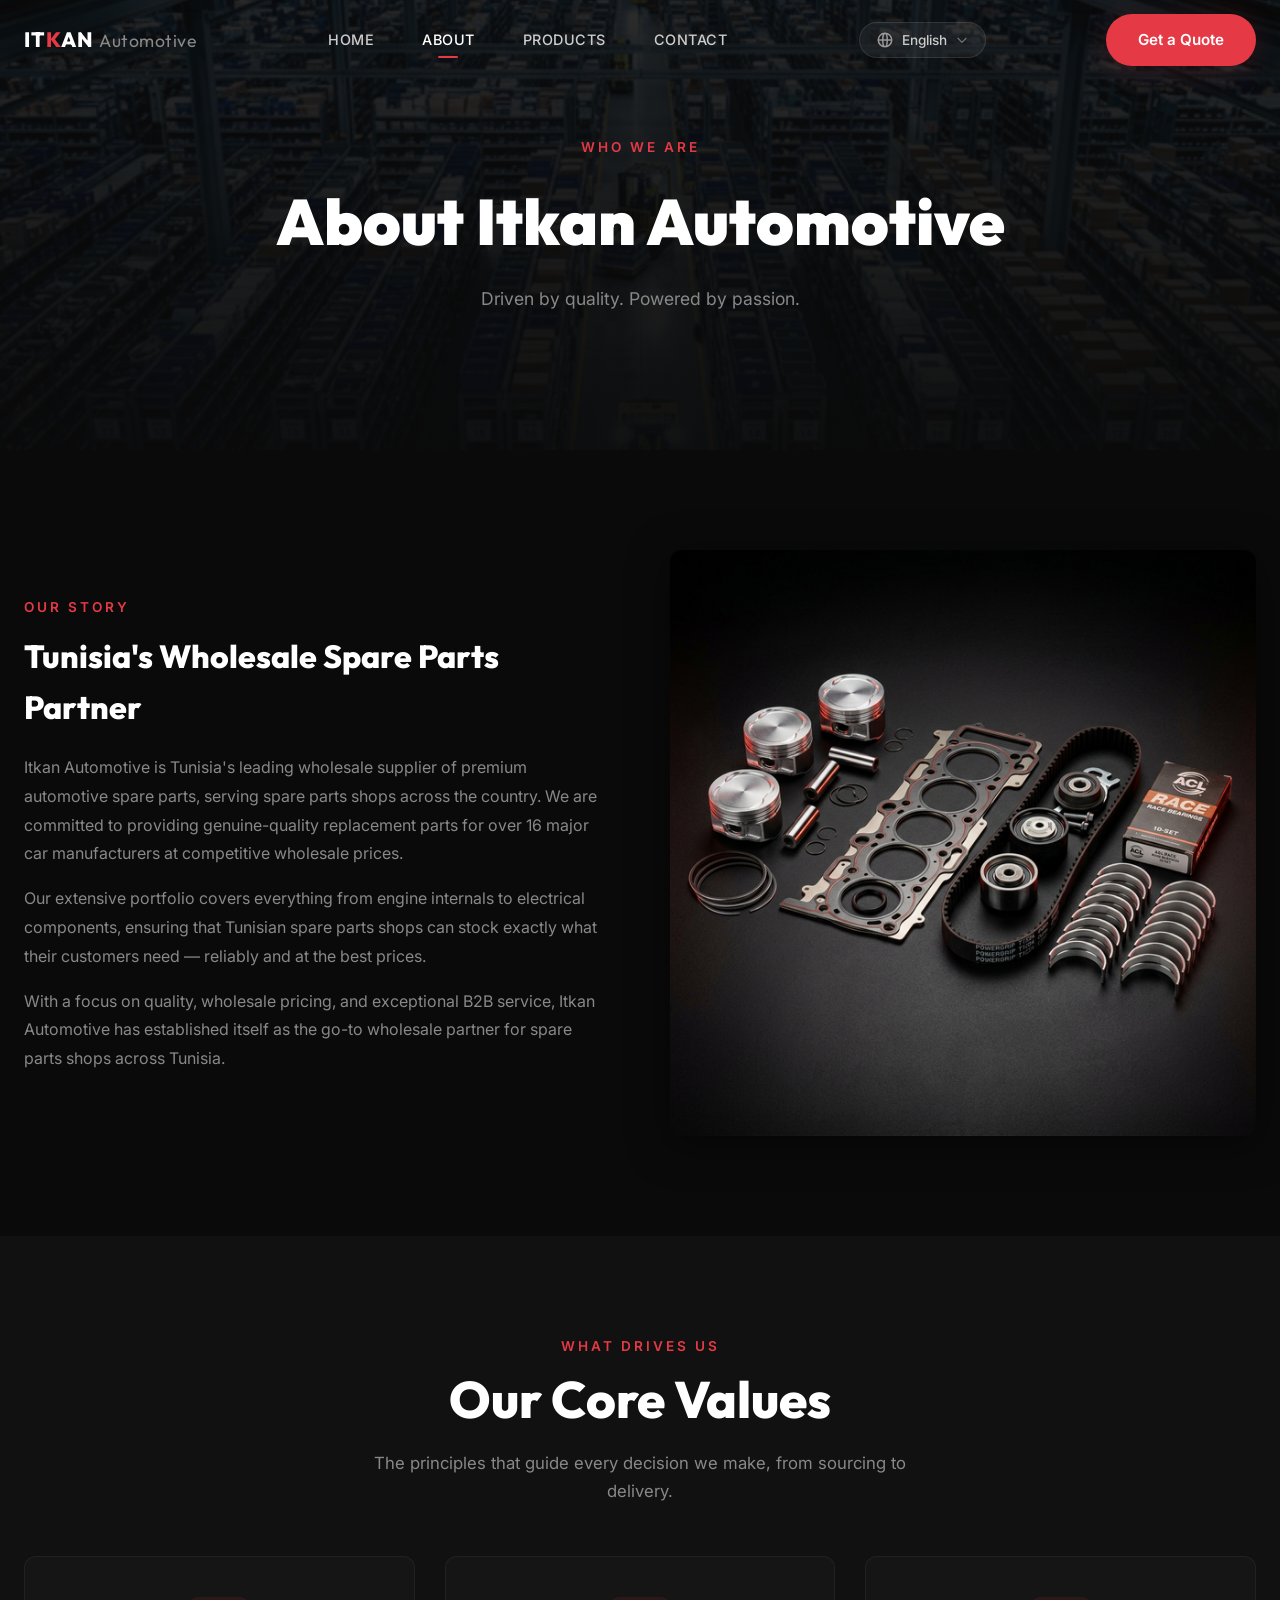
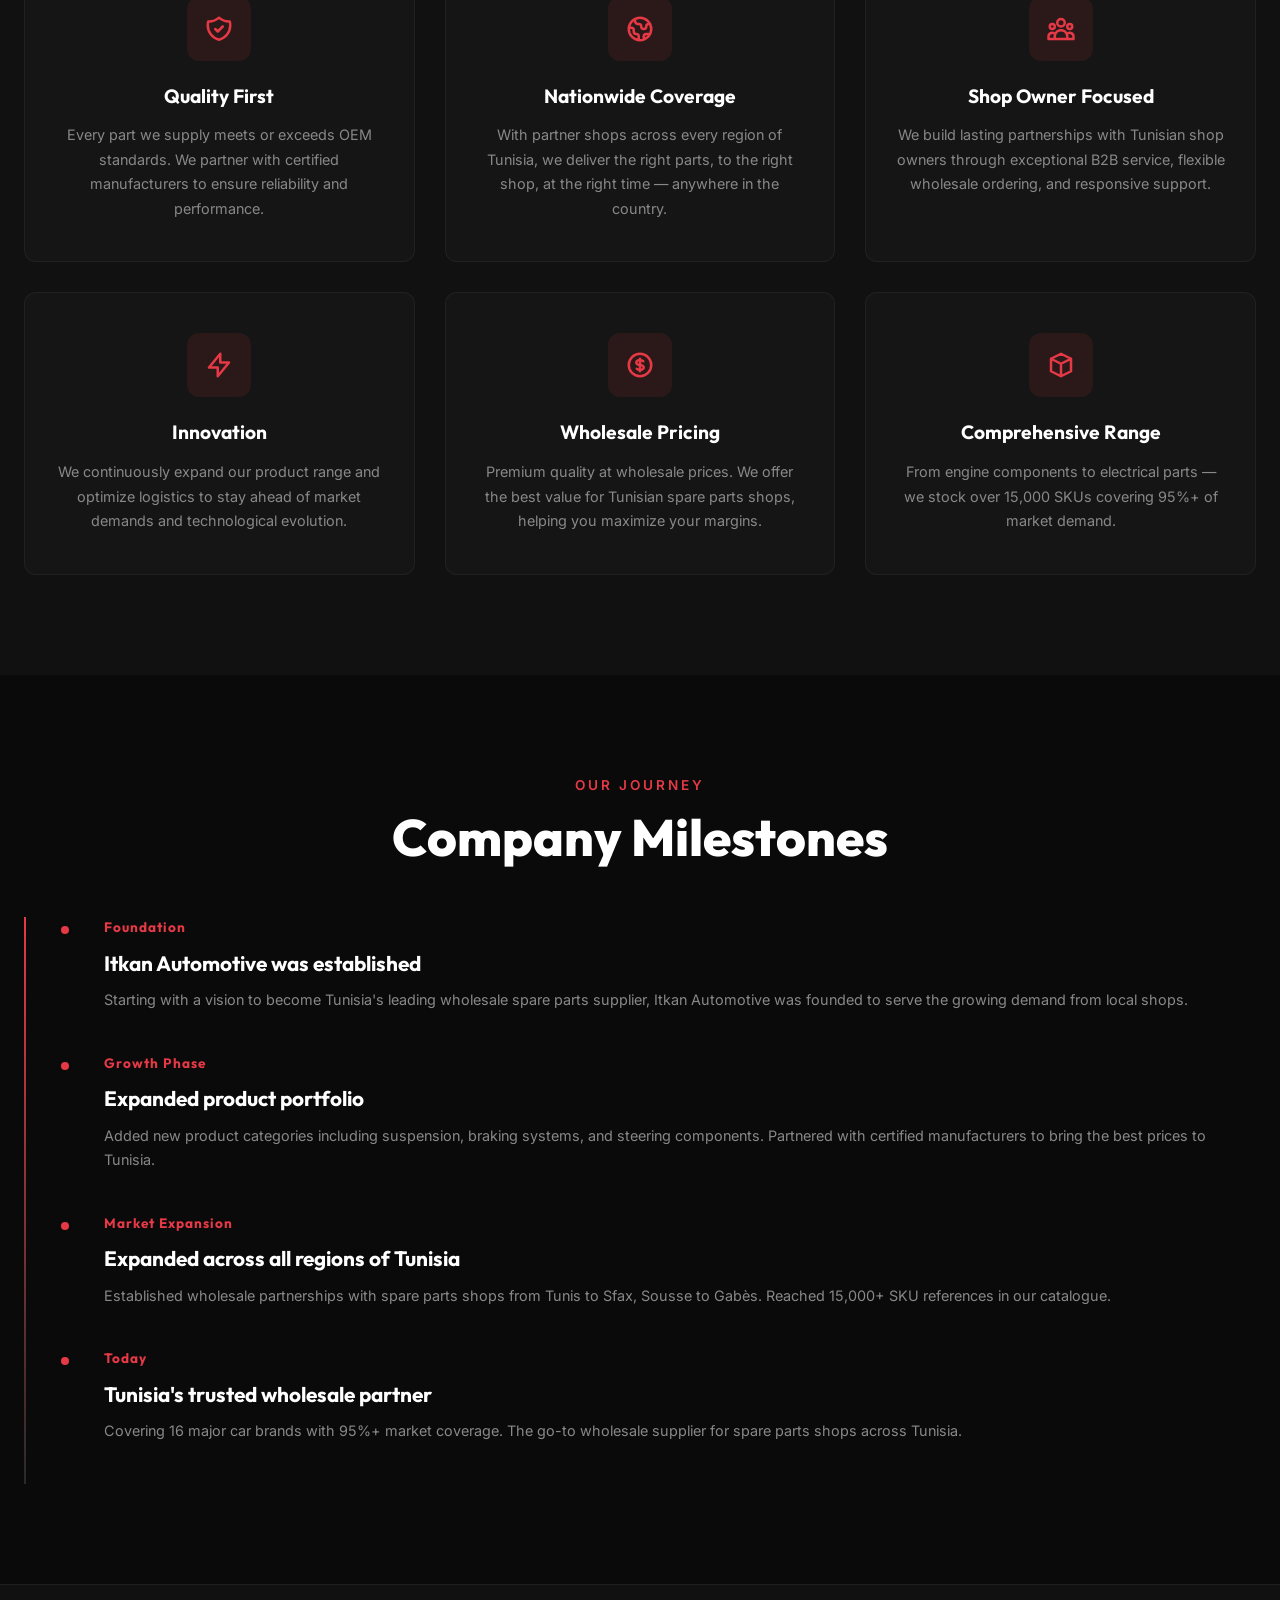
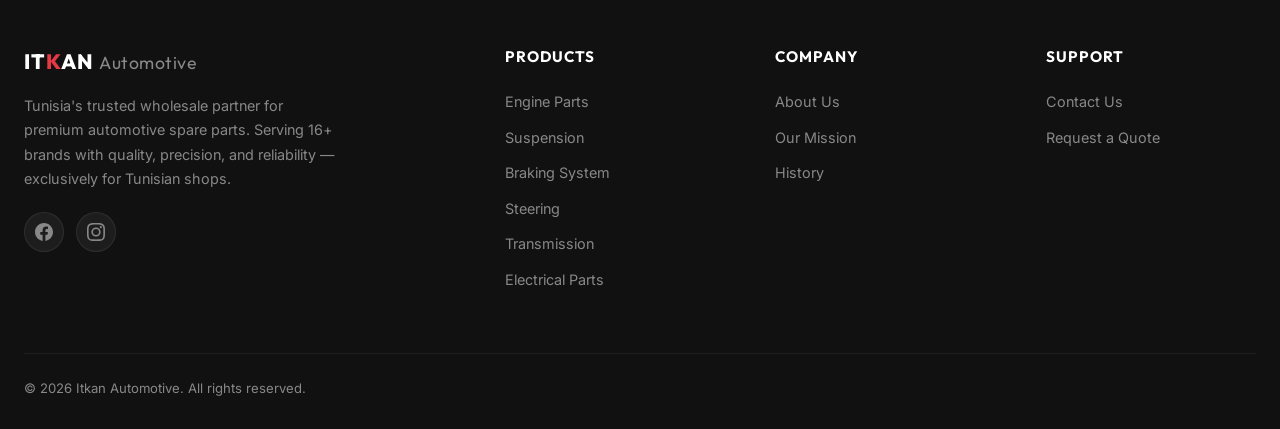
==== commit 60486d86: "fix: general improvements" ====
--- a/about.html
+++ b/about.html
@@ -16,16 +16,38 @@
     <!-- ========== NAVBAR ========== -->
     <nav class="navbar" id="navbar">
         <div class="nav-container">
-            <a href="index.html" class="nav-logo">
-                <span class="nav-logo-text">IT<span>K</span>AN</span>
+            <a href="index.html" class="nav-logo notranslate">
+                <span class="nav-logo-text">IT<span>K</span>AN <span class="nav-logo-sub">Automotive</span></span>
             </a>
             <div class="nav-links" id="navLinks">
                 <a href="index.html">Home</a>
                 <a href="about.html" class="active">About</a>
                 <a href="products.html">Products</a>
                 <a href="contact.html">Contact</a>
-            </div>
-            <div id="google_translate_element"></div>
+                <a href="contact.html" class="btn btn-primary nav-cta-mobile">Get a Quote</a>
+            </div>
+            <div id="google_translate_element" style="display:none;"></div>
+            <div class="lang-switcher notranslate" id="langSwitcher">
+                <button class="lang-btn" id="langBtn">
+                    <svg class="lang-icon" fill="none" stroke="currentColor" viewBox="0 0 24 24">
+                        <path stroke-linecap="round" stroke-linejoin="round" stroke-width="2"
+                            d="M21 12a9 9 0 01-9 9m9-9a9 9 0 00-9-9m9 9H3m9 9a9 9 0 01-9-9m9 9c1.657 0 3-4.03 3-9s-1.343-9-3-9m0 18c-1.657 0-3-4.03-3-9s1.343-9 3-9m-9 9a9 9 0 019-9">
+                        </path>
+                    </svg>
+                    <span id="currentLang">English</span>
+                    <svg class="lang-arrow" fill="none" stroke="currentColor" viewBox="0 0 24 24">
+                        <path stroke-linecap="round" stroke-linejoin="round" stroke-width="2" d="M19 9l-7 7-7-7"></path>
+                    </svg>
+                </button>
+                <div class="lang-dropdown" id="langDropdown">
+                    <a class="lang-option active" data-lang="en">English</a>
+                    <a class="lang-option" data-lang="fr">Français</a>
+                    <a class="lang-option" data-lang="ar">العربية</a>
+                    <a class="lang-option" data-lang="tr">Türkçe</a>
+                    <a class="lang-option" data-lang="zh-CN">中文</a>
+                    <a class="lang-option" data-lang="pl">Polski</a>
+                </div>
+            </div>
             <a href="contact.html" class="btn btn-primary nav-cta">Get a Quote</a>
             <button class="hamburger" id="hamburger" aria-label="Toggle menu">
                 <span></span>
@@ -206,23 +228,22 @@
         <div class="container">
             <div class="footer-grid">
                 <div class="footer-brand">
-                    <a href="index.html" class="nav-logo">
-                        <span class="nav-logo-text">IT<span>K</span>AN</span>
+                    <a href="index.html" class="nav-logo notranslate">
+                        <span class="nav-logo-text">IT<span>K</span>AN <span
+                                class="nav-logo-sub">Automotive</span></span>
                     </a>
                     <p>Tunisia's trusted wholesale partner for premium automotive spare parts. Serving 16+ brands
                         with quality, precision, and reliability — exclusively for Tunisian shops.</p>
                     <div class="footer-socials">
-                        <a href="#" aria-label="Facebook"><svg fill="currentColor" viewBox="0 0 24 24">
+                        <a href="https://www.facebook.com/profile.php?id=61569152346029" target="_blank" rel="noopener"
+                            aria-label="Facebook"><svg fill="currentColor" viewBox="0 0 24 24">
                                 <path
                                     d="M24 12.073c0-6.627-5.373-12-12-12s-12 5.373-12 12c0 5.99 4.388 10.954 10.125 11.854v-8.385H7.078v-3.47h3.047V9.43c0-3.007 1.792-4.669 4.533-4.669 1.312 0 2.686.235 2.686.235v2.953H15.83c-1.491 0-1.956.925-1.956 1.874v2.25h3.328l-.532 3.47h-2.796v8.385C19.612 23.027 24 18.062 24 12.073z" />
                             </svg></a>
-                        <a href="#" aria-label="LinkedIn"><svg fill="currentColor" viewBox="0 0 24 24">
+                        <a href="#" target="_blank" rel="noopener" aria-label="Instagram"><svg fill="currentColor"
+                                viewBox="0 0 24 24">
                                 <path
-                                    d="M20.447 20.452h-3.554v-5.569c0-1.328-.027-3.037-1.852-3.037-1.853 0-2.136 1.445-2.136 2.939v5.667H9.351V9h3.414v1.561h.046c.477-.9 1.637-1.85 3.37-1.85 3.601 0 4.267 2.37 4.267 5.455v6.286zM5.337 7.433c-1.144 0-2.063-.926-2.063-2.065 0-1.138.92-2.063 2.063-2.063 1.14 0 2.064.925 2.064 2.063 0 1.139-.925 2.065-2.064 2.065zm1.782 13.019H3.555V9h3.564v11.452zM22.225 0H1.771C.792 0 0 .774 0 1.729v20.542C0 23.227.792 24 1.771 24h20.451C23.2 24 24 23.227 24 22.271V1.729C24 .774 23.2 0 22.222 0h.003z" />
-                            </svg></a>
-                        <a href="#" aria-label="YouTube"><svg fill="currentColor" viewBox="0 0 24 24">
-                                <path
-                                    d="M23.498 6.186a3.016 3.016 0 0 0-2.122-2.136C19.505 3.545 12 3.545 12 3.545s-7.505 0-9.377.505A3.017 3.017 0 0 0 .502 6.186C0 8.07 0 12 0 12s0 3.93.502 5.814a3.016 3.016 0 0 0 2.122 2.136c1.871.505 9.376.505 9.376.505s7.505 0 9.377-.505a3.015 3.015 0 0 0 2.122-2.136C24 15.93 24 12 24 12s0-3.93-.502-5.814zM9.545 15.568V8.432L15.818 12l-6.273 3.568z" />
+                                    d="M12 2.163c3.204 0 3.584.012 4.85.07 3.252.148 4.771 1.691 4.919 4.919.058 1.265.069 1.645.069 4.849 0 3.205-.012 3.584-.069 4.849-.149 3.225-1.664 4.771-4.919 4.919-1.266.058-1.644.07-4.85.07-3.204 0-3.584-.012-4.849-.07-3.26-.149-4.771-1.699-4.919-4.92-.058-1.265-.07-1.644-.07-4.849 0-3.204.013-3.583.07-4.849.149-3.227 1.664-4.771 4.919-4.919 1.266-.057 1.645-.069 4.849-.069zM12 0C8.741 0 8.333.014 7.053.072 2.695.272.273 2.69.073 7.052.014 8.333 0 8.741 0 12c0 3.259.014 3.668.072 4.948.2 4.358 2.618 6.78 6.98 6.98C8.333 23.986 8.741 24 12 24c3.259 0 3.668-.014 4.948-.072 4.354-.2 6.782-2.618 6.979-6.98.059-1.28.073-1.689.073-4.948 0-3.259-.014-3.667-.072-4.947-.196-4.354-2.617-6.78-6.979-6.98C15.668.014 15.259 0 12 0zm0 5.838a6.162 6.162 0 100 12.324 6.162 6.162 0 000-12.324zM12 16a4 4 0 110-8 4 4 0 010 8zm6.406-11.845a1.44 1.44 0 100 2.881 1.44 1.44 0 000-2.881z" />
                             </svg></a>
                     </div>
                 </div>
@@ -241,9 +262,8 @@
                     <h4 class="footer-col-title">Company</h4>
                     <ul class="footer-links">
                         <li><a href="about.html">About Us</a></li>
-                        <li><a href="about.html">Our Mission</a></li>
-                        <li><a href="about.html">History</a></li>
-                        <li><a href="contact.html">Careers</a></li>
+                        <li><a href="about.html#mission">Our Mission</a></li>
+                        <li><a href="about.html#timeline">History</a></li>
                     </ul>
                 </div>
                 <div>
@@ -251,16 +271,11 @@
                     <ul class="footer-links">
                         <li><a href="contact.html">Contact Us</a></li>
                         <li><a href="contact.html">Request a Quote</a></li>
-                        <li><a href="#">FAQ</a></li>
                     </ul>
                 </div>
             </div>
             <div class="footer-bottom">
                 <p>&copy; 2026 Itkan Automotive. All rights reserved.</p>
-                <div class="footer-bottom-links">
-                    <a href="#">Privacy Policy</a>
-                    <a href="#">Terms of Service</a>
-                </div>
             </div>
         </div>
     </footer>
@@ -270,7 +285,7 @@
         function googleTranslateElementInit() {
             new google.translate.TranslateElement({
                 pageLanguage: 'en',
-                includedLanguages: 'en,fr,ar,zh-CN,tr',
+                includedLanguages: 'en,fr,ar,zh-CN,tr,pl',
                 layout: google.translate.TranslateElement.InlineLayout.HORIZONTAL,
                 autoDisplay: false
             }, 'google_translate_element');
--- a/styles.css
+++ b/styles.css
@@ -242,6 +242,13 @@
   color: var(--clr-red);
 }
 
+.nav-logo-sub {
+  font-weight: 400;
+  font-size: 0.85em;
+  color: var(--clr-gray-3) !important;
+  letter-spacing: 0.5px;
+}
+
 .nav-links {
   display: flex;
   align-items: center;
@@ -285,6 +292,10 @@
 
 .nav-cta {
   margin-left: 8px;
+}
+
+.nav-cta-mobile {
+  display: none;
 }
 
 /* Hamburger */
@@ -1431,6 +1442,10 @@
     padding: 70px 0;
   }
 
+  .nav-cta {
+    display: none;
+  }
+
   .nav-links {
     display: none;
     position: fixed;
@@ -1449,6 +1464,13 @@
     display: flex;
   }
 
+  .nav-cta-mobile {
+    display: flex;
+    justify-content: center;
+    margin-top: 12px;
+    width: 100%;
+  }
+
   .nav-links a {
     padding: 14px 20px;
     width: 100%;
@@ -1540,12 +1562,8 @@
 }
 
 /* ============================================
-   GOOGLE TRANSLATE WIDGET
+   CUSTOM LANGUAGE SWITCHER
    ============================================ */
-#google_translate_element {
-  display: flex;
-  align-items: center;
-}
 
 /* Hide the Google Translate top banner */
 .goog-te-banner-frame,
@@ -1557,67 +1575,265 @@
   top: 0 !important;
 }
 
-/* Style the dropdown */
-.goog-te-gadget {
-  font-family: var(--ff-body) !important;
-  font-size: 0 !important;
-  color: transparent !important;
-}
-
-.goog-te-gadget .goog-te-combo {
-  background: var(--clr-dark-2);
+/* Hide default Google Translate widget visuals */
+.goog-te-gadget,
+.goog-te-gadget>span,
+.goog-logo-link {
+  display: none !important;
+}
+
+/* Switcher container */
+.lang-switcher {
+  position: relative;
+}
+
+/* Main button */
+.lang-btn {
+  display: flex;
+  align-items: center;
+  gap: 8px;
+  padding: 8px 16px;
+  background: rgba(255, 255, 255, 0.06);
+  border: 1px solid rgba(255, 255, 255, 0.1);
+  border-radius: var(--radius-xl);
   color: var(--clr-light);
-  border: 1px solid var(--clr-gray);
-  border-radius: var(--radius-sm);
-  padding: 6px 12px;
   font-family: var(--ff-body);
-  font-size: 0.8rem;
+  font-size: 0.85rem;
   font-weight: 500;
   cursor: pointer;
-  outline: none;
   transition: all var(--transition-fast);
-  -webkit-appearance: none;
-  -moz-appearance: none;
-  appearance: none;
-  background-image: url("data:image/svg+xml,%3Csvg xmlns='http://www.w3.org/2000/svg' width='12' height='12' viewBox='0 0 24 24' fill='none' stroke='%23888888' stroke-width='2'%3E%3Cpath d='M6 9l6 6 6-6'/%3E%3C/svg%3E");
-  background-repeat: no-repeat;
-  background-position: right 8px center;
-  padding-right: 28px;
-}
-
-.goog-te-gadget .goog-te-combo:hover {
-  border-color: var(--clr-red);
-  background-color: var(--clr-dark-3);
-}
-
-.goog-te-gadget .goog-te-combo:focus {
-  border-color: var(--clr-red);
-  box-shadow: 0 0 0 2px rgba(230, 57, 70, 0.2);
-}
-
-.goog-te-gadget .goog-te-combo option {
+  white-space: nowrap;
+}
+
+.lang-btn:hover {
+  background: rgba(255, 255, 255, 0.1);
+  border-color: rgba(255, 255, 255, 0.2);
+}
+
+.lang-icon {
+  width: 18px;
+  height: 18px;
+  opacity: 0.7;
+}
+
+.lang-arrow {
+  width: 14px;
+  height: 14px;
+  opacity: 0.5;
+  transition: transform var(--transition-fast);
+}
+
+.lang-switcher.open .lang-arrow {
+  transform: rotate(180deg);
+}
+
+/* Removed stray .form-result */
+
+/* Dropdown panel */
+.lang-dropdown {
+  position: absolute;
+  top: calc(100% + 8px);
+  right: 0;
+  min-width: 160px;
   background: var(--clr-dark-2);
+  border: 1px solid rgba(255, 255, 255, 0.1);
+  border-radius: var(--radius-md);
+  padding: 6px 0;
+  box-shadow: 0 12px 40px rgba(0, 0, 0, 0.5);
+  opacity: 0;
+  visibility: hidden;
+  transform: translateY(-8px);
+  transition: all var(--transition-fast);
+  z-index: 2000;
+}
+
+.lang-switcher.open .lang-dropdown {
+  opacity: 1;
+  visibility: visible;
+  transform: translateY(0);
+}
+
+/* Individual language options */
+.lang-option {
+  display: flex;
+  align-items: center;
+  gap: 8px;
+  padding: 10px 18px;
+  font-size: 0.9rem;
+  font-weight: 500;
   color: var(--clr-light);
-}
-
-/* Hide "Powered by Google" text */
-.goog-te-gadget > span {
-  display: none !important;
-}
-
-.goog-logo-link {
-  display: none !important;
+  cursor: pointer;
+  transition: all var(--transition-fast);
+  white-space: nowrap;
+}
+
+.lang-option:hover {
+  background: rgba(255, 255, 255, 0.06);
+  color: var(--clr-pure-white);
+}
+
+.lang-option.active {
+  color: var(--clr-red);
+}
+
+.lang-option.active::before {
+  content: '✓';
+  font-size: 0.8rem;
+  margin-right: 2px;
 }
 
 /* Mobile adjustments */
 @media (max-width: 768px) {
-  #google_translate_element {
+  .lang-switcher {
     order: -1;
     margin-bottom: 10px;
   }
 
-  .goog-te-gadget .goog-te-combo {
-    font-size: 0.75rem;
-    padding: 5px 10px;
+  .lang-btn span {
+    display: none;
+  }
+
+  .lang-arrow {
+    display: none;
+  }
+
+  .lang-btn {
+    padding: 8px 12px;
+  }
+
+  .lang-dropdown {
+    right: auto;
+    left: 0;
+  }
+}
+
+/* ============================================
+   CONTACT FORM STATES (Web3Forms)
+   ============================================ */
+.btn-loading {
+  display: inline-flex;
+  align-items: center;
+  gap: 8px;
+}
+
+.spinner {
+  animation: rotate 2s linear infinite;
+}
+
+.spinner circle {
+  stroke: currentColor;
+  stroke-linecap: round;
+  animation: dash 1.5s ease-in-out infinite;
+}
+
+@keyframes rotate {
+  100% {
+    transform: rotate(360deg);
+  }
+}
+
+@keyframes dash {
+  0% {
+    stroke-dasharray: 1, 150;
+    stroke-dashoffset: 0;
+  }
+
+  50% {
+    stroke-dasharray: 90, 150;
+    stroke-dashoffset: -35;
+  }
+
+  100% {
+    stroke-dasharray: 90, 150;
+    stroke-dashoffset: -124;
+  }
+}
+
+/* Form success layout */
+.form-result {
+  display: flex;
+  flex-direction: column;
+  align-items: center;
+  justify-content: center;
+  text-align: center;
+  padding: 60px 20px;
+  background: var(--clr-dark-2);
+  border: 1px solid rgba(255, 255, 255, 0.05);
+  border-radius: var(--radius-md);
+  margin: 0 auto;
+  animation: fadeInUp 0.5s ease forwards;
+}
+
+.form-result.success {
+  border-color: rgba(34, 197, 94, 0.3);
+}
+
+.form-result-icon {
+  width: 80px;
+  height: 80px;
+  border-radius: 50%;
+  display: flex;
+  align-items: center;
+  justify-content: center;
+  margin-bottom: 24px;
+}
+
+.form-result-icon.success-icon {
+  background: rgba(34, 197, 94, 0.1);
+  color: #22c55e;
+}
+
+.form-result-title {
+  font-family: var(--ff-heading);
+  font-size: 1.5rem;
+  font-weight: 700;
+  color: var(--clr-pure-white);
+  margin-bottom: 12px;
+}
+
+.form-result-text {
+  font-size: 1rem;
+  color: var(--clr-gray-3);
+  max-width: 400px;
+  margin: 0 auto;
+}
+
+/* Toast Notifications */
+.toast-notification {
+  position: fixed;
+  bottom: 30px;
+  right: 30px;
+  padding: 16px 24px;
+  border-radius: var(--radius-sm);
+  background: var(--clr-dark);
+  border-left: 4px solid var(--clr-red);
+  color: var(--clr-pure-white);
+  font-weight: 500;
+  box-shadow: var(--shadow-xl);
+  z-index: 9999;
+  transform: translateY(100px);
+  opacity: 0;
+  transition: all 0.3s cubic-bezier(0.68, -0.55, 0.265, 1.55);
+}
+
+.toast-notification.visible {
+  transform: translateY(0);
+  opacity: 1;
+}
+
+.toast-error {
+  border-left-color: var(--clr-red);
+}
+
+.toast-success {
+  border-left-color: #22c55e;
+}
+
+@media (max-width: 768px) {
+  .toast-notification {
+    bottom: 20px;
+    left: 20px;
+    right: 20px;
+    text-align: center;
   }
 }
